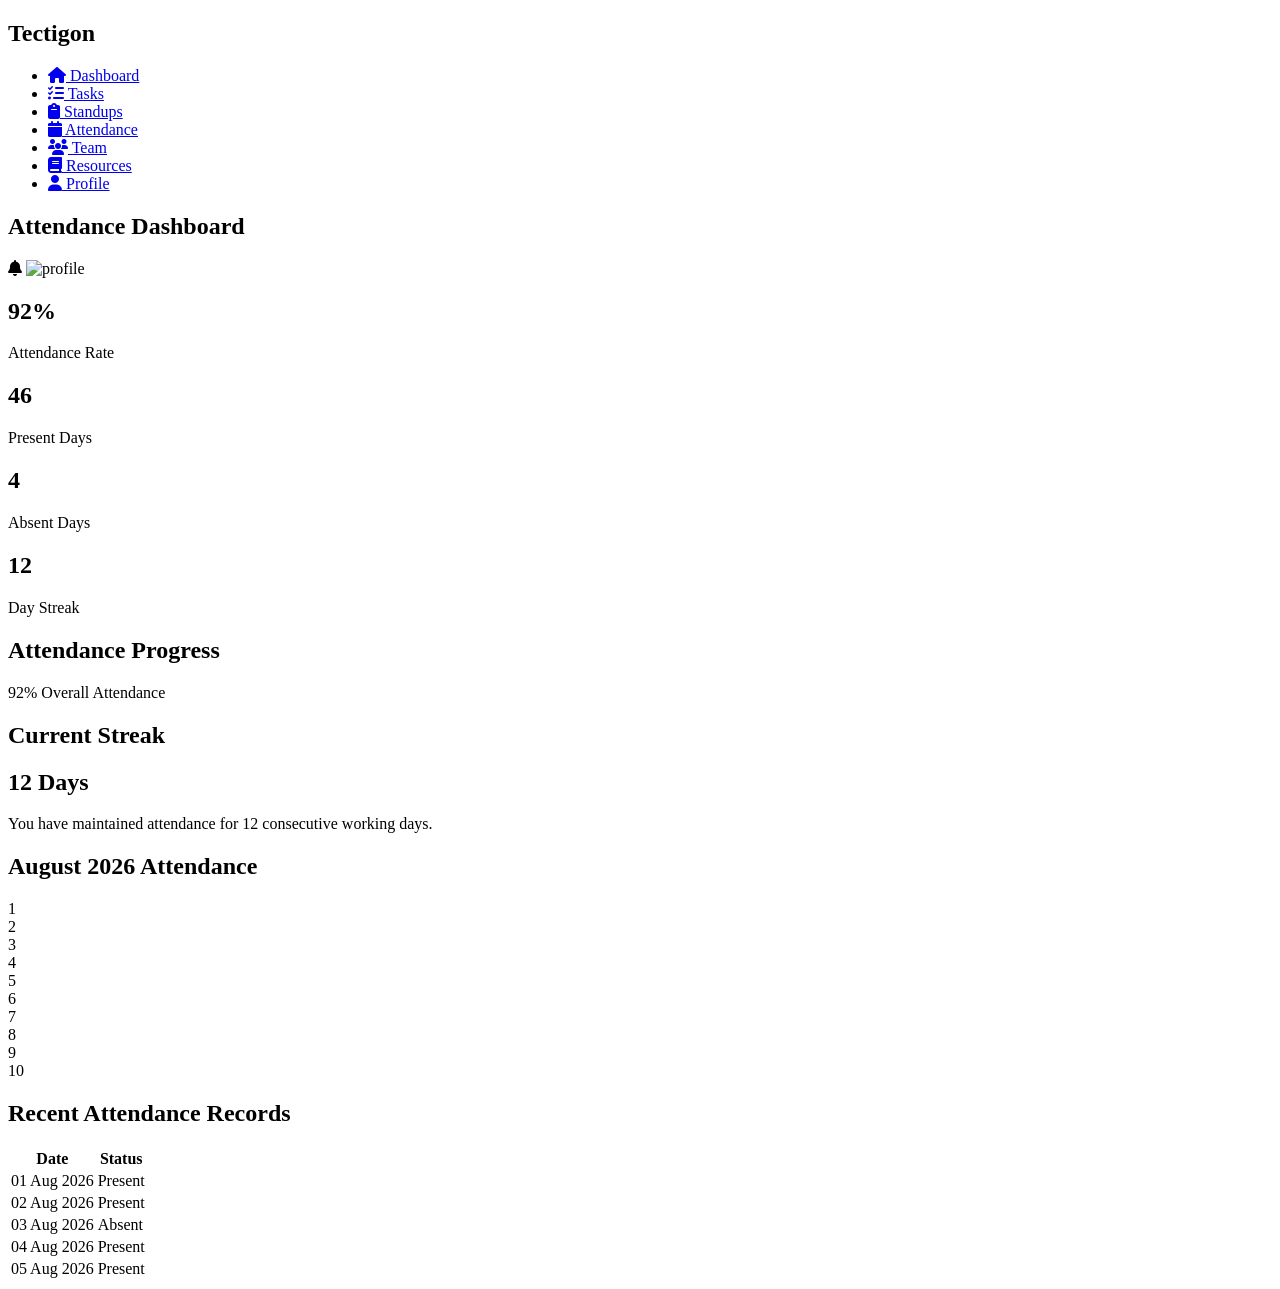
==== attendance.html @ 4a05295b "Add files via upload" ====
<!DOCTYPE html>
<html lang="en">

<head>
    <meta charset="UTF-8">
    <meta name="viewport" content="width=device-width, initial-scale=1.0">
    <title>Attendance - Tectigon Intern Hub</title>

    <link rel="stylesheet" href="css/style.css">

    <link rel="stylesheet" href="https://cdnjs.cloudflare.com/ajax/libs/font-awesome/6.5.1/css/all.min.css">
</head>

<body>

    <div class="container">

        <!-- Sidebar -->

        <aside class="sidebar">

            <h2>Tectigon</h2>

            <ul>

                <li>
                    <a href="index.html">
                        <i class="fa-solid fa-house"></i>
                        Dashboard
                    </a>
                </li>

                <li>
                    <a href="tasks.html">
                        <i class="fa-solid fa-list-check"></i>
                        Tasks
                    </a>
                </li>

                <li>
                    <a href="standups.html">
                        <i class="fa-solid fa-clipboard"></i>
                        Standups
                    </a>
                </li>

                <li class="active">
                    <a href="attendance.html">
                        <i class="fa-solid fa-calendar"></i>
                        Attendance
                    </a>
                </li>

                <li>
                    <a href="team.html">
                        <i class="fa-solid fa-users"></i>
                        Team
                    </a>
                </li>

                <li>
                    <a href="resources.html">
                        <i class="fa-solid fa-book"></i>
                        Resources
                    </a>
                </li>

                <li>
                    <a href="profile.html">
                        <i class="fa-solid fa-user"></i>
                        Profile
                    </a>
                </li>

            </ul>

        </aside>

        <!-- Main Content -->

        <main class="main-content">

            <!-- Navbar -->

            <nav class="navbar">

                <h2>Attendance Dashboard</h2>

                <div class="nav-right">
                    <i class="fa-solid fa-bell"></i>
                    <img src="images\logo.png" alt="profile">
                </div>

            </nav>

            <!-- Stats Cards -->

            <section class="cards">

                <div class="card">
                    <h2>92%</h2>
                    <p>Attendance Rate</p>
                </div>

                <div class="card">
                    <h2>46</h2>
                    <p>Present Days</p>
                </div>

                <div class="card">
                    <h2>4</h2>
                    <p>Absent Days</p>
                </div>

                <div class="card">
                    <h2>12</h2>
                    <p>Day Streak </p>
                </div>

            </section>

            <!-- Attendance Grid -->

            <section class="attendance-container">

                <div class="attendance-card">

                    <h2>Attendance Progress</h2>

                    <div class="progress">
                        <div class="progress-fill"></div>
                    </div>

                    <p>92% Overall Attendance</p>

                </div>

                <div class="attendance-card">

                    <h2>Current Streak</h2>

                    <h1>12 Days </h1>

                    <p>
                        You have maintained attendance
                        for 12 consecutive working days.
                    </p>

                </div>

            </section>

            <!-- Calendar -->

            <section class="attendance-card calendar-section">

                <h2>August 2026 Attendance</h2>

                <div class="calendar">

                    <div class="day present">1</div>
                    <div class="day present">2</div>
                    <div class="day absent">3</div>
                    <div class="day present">4</div>
                    <div class="day present">5</div>
                    <div class="day present">6</div>
                    <div class="day present">7</div>
                    <div class="day present">8</div>
                    <div class="day present">9</div>
                    <div class="day absent">10</div>

                </div>

            </section>

            <!-- Recent Records -->

            <section class="attendance-records">

                <h2>Recent Attendance Records</h2>

                <table>

                    <tr>
                        <th>Date</th>
                        <th>Status</th>
                    </tr>

                    <tr>
                        <td>01 Aug 2026</td>
                        <td class="present-text">Present</td>
                    </tr>

                    <tr>
                        <td>02 Aug 2026</td>
                        <td class="present-text">Present</td>
                    </tr>

                    <tr>
                        <td>03 Aug 2026</td>
                        <td class="absent-text">Absent</td>
                    </tr>

                    <tr>
                        <td>04 Aug 2026</td>
                        <td class="present-text">Present</td>
                    </tr>

                    <tr>
                        <td>05 Aug 2026</td>
                        <td class="present-text">Present</td>
                    </tr>

                </table>

            </section>

        </main>

    </div>

    <script src="js/script.js"></script>

</body>

</html>
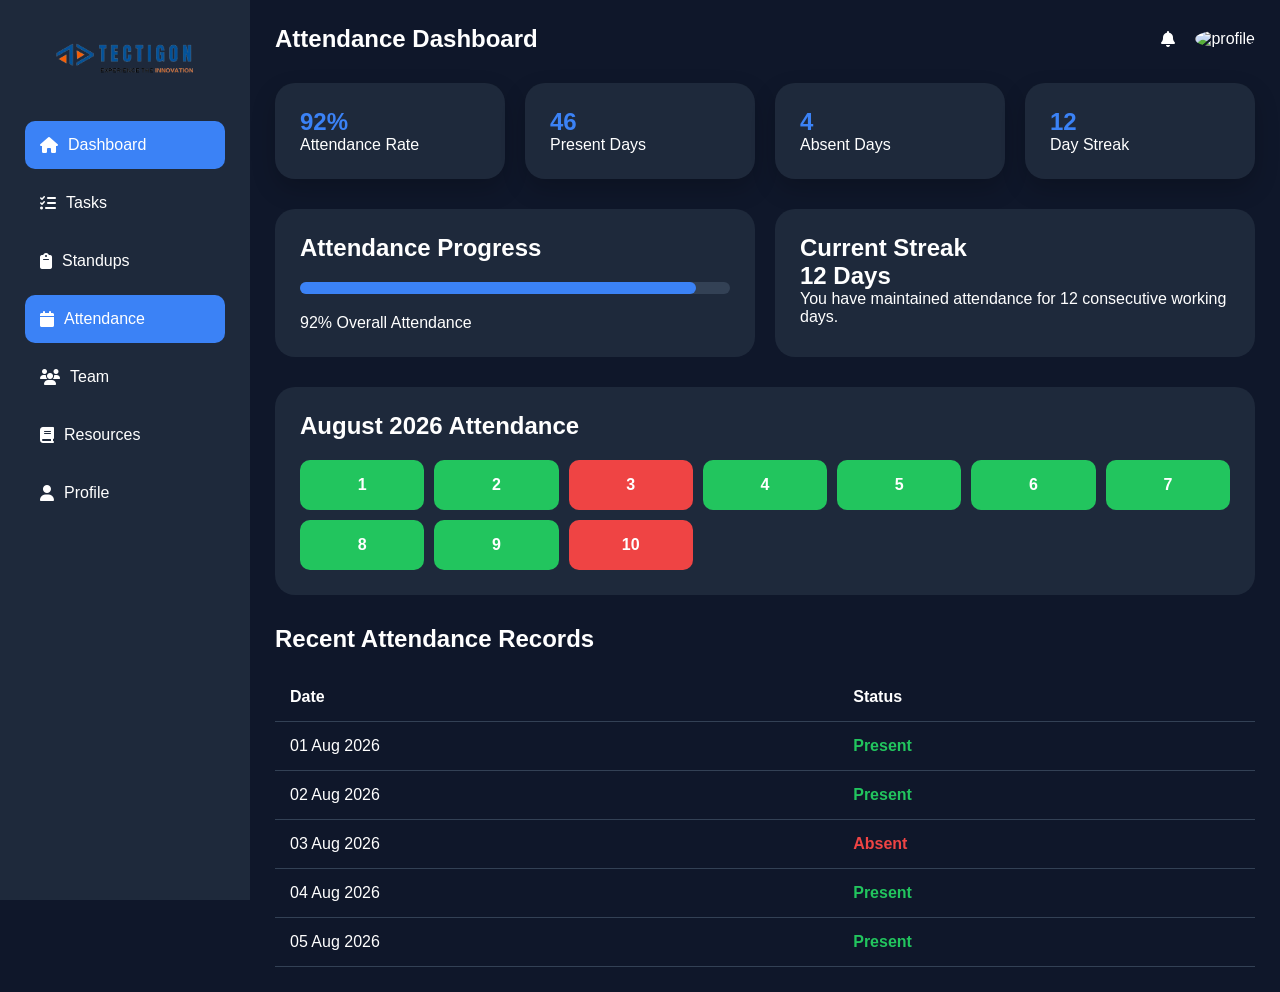
==== commit 970e4076: "logo updated, resources added" ====
--- a/attendance.html
+++ b/attendance.html
@@ -19,7 +19,9 @@
 
         <aside class="sidebar">
 
-            <h2>Tectigon</h2>
+            <div class="logo-section">
+                <img src="images/image.png" alt="Tectigon Logo">
+            </div>
 
             <ul>
 
--- a/css/style.css
+++ b/css/style.css
@@ -0,0 +1,1114 @@
+* {
+    margin: 0;
+    padding: 0;
+    box-sizing: border-box;
+    font-family: 'Segoe UI', sans-serif;
+}
+
+body {
+    background: #0f172a;
+    color: white;
+}
+
+.container {
+    display: flex;
+}
+
+
+
+.sidebar {
+    width: 250px;
+    height: 100vh;
+    background: #1e293b;
+    padding: 25px;
+}
+
+.sidebar h2 {
+    margin-bottom: 40px;
+}
+
+.sidebar ul {
+    list-style: none;
+}
+
+.sidebar ul li {
+    padding: 15px;
+    margin-bottom: 10px;
+    cursor: pointer;
+    border-radius: 10px;
+    transition: 0.3s;
+}
+
+.sidebar ul li:hover {
+    background: #3b82f6;
+    transform: translateX(5px);
+}
+
+
+
+.main-content {
+    flex: 1;
+    padding: 25px;
+}
+
+.navbar {
+    display: flex;
+    justify-content: space-between;
+    align-items: center;
+}
+
+.nav-right {
+    display: flex;
+    gap: 20px;
+    align-items: center;
+}
+
+.nav-right img {
+    border-radius: 50%;
+}
+
+
+
+.cards {
+    display: grid;
+    grid-template-columns:
+        repeat(auto-fit, minmax(200px, 1fr));
+
+    gap: 20px;
+    margin-top: 30px;
+}
+
+.card {
+    background: #1e293b;
+    padding: 25px;
+    border-radius: 15px;
+    transition: 0.3s;
+}
+
+.card:hover {
+    transform: translateY(-5px);
+}
+
+.card h2 {
+    color: #3b82f6;
+}
+
+
+.recent-tasks {
+    margin-top: 40px;
+}
+
+table {
+    width: 100%;
+    margin-top: 20px;
+    border-collapse: collapse;
+}
+
+th,
+td {
+    padding: 15px;
+    text-align: left;
+}
+
+tr {
+    border-bottom: 1px solid #334155;
+}
+
+.hero-banner {
+    margin-top: 20px;
+    padding: 30px;
+    border-radius: 20px;
+
+    display: flex;
+    justify-content: space-between;
+    align-items: center;
+
+    background: linear-gradient(135deg,
+            #2563eb,
+            #1e40af);
+}
+
+.hero-btn {
+    padding: 12px 24px;
+    border: none;
+    border-radius: 10px;
+    cursor: pointer;
+    font-weight: bold;
+}
+
+.card {
+    background: #1e293b;
+    border-radius: 20px;
+    padding: 25px;
+
+    transition: 0.3s;
+
+    box-shadow:
+        0 10px 25px rgba(0, 0, 0, 0.2);
+}
+
+.card:hover {
+    transform: translateY(-8px);
+}
+
+.dashboard-grid {
+    margin-top: 30px;
+
+    display: grid;
+
+    grid-template-columns:
+        1fr 1fr;
+
+    gap: 20px;
+}
+
+.attendance-card,
+.meeting-card {
+    background: #1e293b;
+    padding: 25px;
+    border-radius: 20px;
+}
+
+.recent-task-card,
+.announcement-card {
+    background: #1e293b;
+    padding: 25px;
+    border-radius: 20px;
+}
+
+.task-item {
+    display: flex;
+    justify-content: space-between;
+
+    margin-top: 15px;
+
+    padding: 15px;
+
+    background: #0f172a;
+
+    border-radius: 10px;
+}
+
+.completed {
+    color: #22c55e;
+}
+
+.pending {
+    color: #f59e0b;
+}
+
+.sidebar ul li:first-child {
+    background: #3b82f6;
+}
+
+.search-box {
+    width: 300px;
+    padding: 12px;
+
+    border: none;
+
+    border-radius: 10px;
+
+    background: #1e293b;
+    color: white;
+}
+
+.task-grid {
+    margin-top: 30px;
+
+    display: grid;
+    grid-template-columns:
+        repeat(auto-fit, minmax(300px, 1fr));
+
+    gap: 20px;
+}
+
+.task-card {
+    background: #1e293b;
+    padding: 20px;
+    border-radius: 20px;
+
+    transition: .3s;
+}
+
+.task-card:hover {
+    transform: translateY(-5px);
+}
+
+.completed {
+    color: #22c55e;
+}
+
+.pending {
+    color: #f59e0b;
+}
+
+.task-controls {
+    margin-top: 30px;
+
+    display: flex;
+    justify-content: space-between;
+    gap: 20px;
+}
+
+#searchBox {
+    flex: 1;
+
+    padding: 12px;
+
+    border: none;
+    border-radius: 12px;
+
+    background: #1e293b;
+    color: white;
+}
+
+#addTaskBtn {
+    padding: 12px 20px;
+
+    border: none;
+    border-radius: 12px;
+
+    background: #3b82f6;
+    color: white;
+
+    cursor: pointer;
+}
+
+.filters {
+    margin-top: 20px;
+
+    display: flex;
+    gap: 10px;
+}
+
+.filter-btn {
+    padding: 10px 20px;
+
+    border: none;
+
+    border-radius: 10px;
+
+    background: #1e293b;
+    color: white;
+
+    cursor: pointer;
+}
+
+.active-filter {
+    background: #3b82f6;
+}
+
+.task-grid {
+    margin-top: 30px;
+
+    display: grid;
+
+    grid-template-columns:
+        repeat(auto-fit, minmax(300px, 1fr));
+
+    gap: 20px;
+}
+
+.task-card {
+
+    background: #1e293b;
+
+    padding: 25px;
+
+    border-radius: 20px;
+
+    transition: .3s;
+}
+
+.task-card:hover {
+
+    transform: translateY(-8px);
+
+}
+
+.task-card p {
+
+    margin-top: 10px;
+
+    color: #94a3b8;
+}
+
+.completed {
+
+    display: inline-block;
+
+    margin-top: 15px;
+
+    color: #22c55e;
+
+    font-weight: bold;
+}
+
+.pending {
+
+    display: inline-block;
+
+    margin-top: 15px;
+
+    color: #f59e0b;
+
+    font-weight: bold;
+}
+
+/* ACTIVE SIDEBAR */
+
+.active {
+    background: #3b82f6;
+}
+
+/* TASK CONTROLS */
+
+.task-controls {
+    margin-top: 30px;
+    display: flex;
+    gap: 20px;
+}
+
+#searchBox {
+    flex: 1;
+    padding: 12px;
+    border: none;
+    border-radius: 12px;
+    background: #1e293b;
+    color: white;
+}
+
+#addTaskBtn {
+    padding: 12px 20px;
+    border: none;
+    border-radius: 12px;
+    background: #3b82f6;
+    color: white;
+    cursor: pointer;
+}
+
+/* FILTERS */
+
+.filters {
+    margin-top: 20px;
+    display: flex;
+    gap: 10px;
+}
+
+.filter-btn {
+    padding: 10px 20px;
+    border: none;
+    border-radius: 10px;
+    background: #1e293b;
+    color: white;
+    cursor: pointer;
+}
+
+.active-filter {
+    background: #3b82f6;
+}
+
+/* TASK GRID */
+
+.task-grid {
+    margin-top: 30px;
+
+    display: grid;
+
+    grid-template-columns:
+        repeat(auto-fit, minmax(300px, 1fr));
+
+    gap: 20px;
+}
+
+/* TASK CARD */
+
+.task-card {
+    background: #1e293b;
+    padding: 25px;
+    border-radius: 20px;
+    transition: .3s;
+}
+
+.task-card:hover {
+    transform: translateY(-8px);
+}
+
+.task-card p {
+    margin-top: 10px;
+    color: #94a3b8;
+}
+
+/* STATUS */
+
+.completed {
+    display: inline-block;
+    margin-top: 15px;
+    color: #22c55e;
+    font-weight: bold;
+}
+
+.pending {
+    display: inline-block;
+    margin-top: 15px;
+    color: #f59e0b;
+    font-weight: bold;
+}
+
+.active {
+    background: #3b82f6;
+    border-radius: 10px;
+}
+
+.standup-container {
+
+    margin-top: 30px;
+
+    background: #1e293b;
+
+    padding: 30px;
+
+    border-radius: 20px;
+
+    display: flex;
+
+    flex-direction: column;
+
+    gap: 15px;
+}
+
+.standup-container textarea {
+
+    min-height: 120px;
+
+    resize: none;
+
+    border: none;
+
+    border-radius: 12px;
+
+    background: #0f172a;
+
+    color: white;
+
+    padding: 15px;
+}
+
+.submit-btn {
+
+    width: 200px;
+
+    padding: 12px;
+
+    border: none;
+
+    border-radius: 12px;
+
+    background: #3b82f6;
+
+    color: white;
+
+    cursor: pointer;
+}
+
+.submit-btn:hover {
+
+    opacity: .9;
+}
+
+.last-standup {
+
+    margin-top: 20px;
+
+    background: #0f172a;
+
+    padding: 20px;
+
+    border-radius: 15px;
+}
+
+/* STANDUP PAGE */
+
+.standup-container {
+    margin-top: 30px;
+    background: #1e293b;
+    padding: 30px;
+    border-radius: 20px;
+
+    display: flex;
+    flex-direction: column;
+    gap: 15px;
+}
+
+.standup-container h2 {
+    margin-bottom: 10px;
+}
+
+.standup-container label {
+    font-weight: 600;
+}
+
+.standup-container textarea {
+    min-height: 120px;
+
+    background: #0f172a;
+
+    border: none;
+
+    border-radius: 12px;
+
+    padding: 15px;
+
+    color: white;
+
+    resize: none;
+}
+
+.submit-btn {
+    margin-top: 10px;
+
+    width: 220px;
+
+    padding: 12px;
+
+    border: none;
+
+    border-radius: 12px;
+
+    background: #3b82f6;
+
+    color: white;
+
+    font-size: 15px;
+
+    cursor: pointer;
+
+    transition: .3s;
+}
+
+.submit-btn:hover {
+    transform: translateY(-2px);
+}
+
+.last-standup {
+    margin-top: 30px;
+}
+
+.standup-card {
+    margin-top: 15px;
+
+    background: #1e293b;
+
+    padding: 25px;
+
+    border-radius: 20px;
+}
+
+.standup-card h4 {
+    color: #3b82f6;
+    margin-top: 15px;
+}
+
+.standup-card p {
+    color: #94a3b8;
+    margin-top: 8px;
+}
+
+.sidebar a {
+    text-decoration: none;
+    color: white;
+    display: flex;
+    align-items: center;
+    gap: 10px;
+}
+
+.active {
+    background: #3b82f6;
+}
+
+/* ATTENDANCE PAGE */
+
+.attendance-container {
+    margin-top: 30px;
+
+    display: grid;
+
+    grid-template-columns:
+        repeat(auto-fit, minmax(350px, 1fr));
+
+    gap: 20px;
+}
+
+.attendance-card {
+    background: #1e293b;
+    padding: 25px;
+    border-radius: 20px;
+}
+
+.calendar-section {
+    margin-top: 30px;
+}
+
+.calendar {
+    margin-top: 20px;
+
+    display: grid;
+
+    grid-template-columns:
+        repeat(7, 1fr);
+
+    gap: 10px;
+}
+
+.day {
+    height: 50px;
+
+    display: flex;
+
+    align-items: center;
+
+    justify-content: center;
+
+    border-radius: 10px;
+
+    font-weight: bold;
+}
+
+.present {
+    background: #22c55e;
+    color: white;
+}
+
+.absent {
+    background: #ef4444;
+    color: white;
+}
+
+.attendance-records {
+    margin-top: 30px;
+}
+
+.present-text {
+    color: #22c55e;
+    font-weight: bold;
+}
+
+.absent-text {
+    color: #ef4444;
+    font-weight: bold;
+}
+
+.progress {
+    width: 100%;
+    height: 12px;
+    background: #334155;
+    border-radius: 20px;
+    margin: 20px 0;
+}
+
+.progress-fill {
+    width: 92%;
+    height: 100%;
+    background: #3b82f6;
+    border-radius: 20px;
+}
+
+/* ========================= */
+/* TEAM PAGE */
+/* ========================= */
+
+.team-grid {
+
+    margin-top: 30px;
+
+    display: grid;
+
+    grid-template-columns:
+        repeat(auto-fit, minmax(280px, 1fr));
+
+    gap: 20px;
+}
+
+.member-card {
+
+    background: #1e293b;
+
+    padding: 25px;
+
+    border-radius: 20px;
+
+    text-align: center;
+
+    transition: .3s;
+
+    box-shadow:
+        0 8px 25px rgba(0, 0, 0, 0.2);
+}
+
+.member-card:hover {
+
+    transform: translateY(-8px);
+}
+
+.member-card img {
+
+    width: 100px;
+
+    height: 100px;
+
+    border-radius: 50%;
+
+    object-fit: cover;
+
+    margin-bottom: 15px;
+}
+
+.member-card h3 {
+
+    margin-bottom: 8px;
+}
+
+.role {
+
+    color: #3b82f6;
+
+    font-weight: 600;
+
+    margin-bottom: 15px;
+}
+
+.skills {
+
+    display: flex;
+
+    justify-content: center;
+
+    flex-wrap: wrap;
+
+    gap: 8px;
+}
+
+.skills span {
+
+    background: #0f172a;
+
+    padding: 8px 12px;
+
+    border-radius: 20px;
+
+    font-size: 13px;
+}
+
+/* ========================= */
+/* RESOURCES PAGE */
+/* ========================= */
+
+.resource-controls {
+
+    margin-top: 30px;
+}
+
+.resource-search {
+
+    width: 100%;
+
+    padding: 15px;
+
+    border: none;
+
+    border-radius: 12px;
+
+    background: #1e293b;
+
+    color: white;
+
+    font-size: 15px;
+}
+
+.resource-grid {
+
+    margin-top: 30px;
+
+    display: grid;
+
+    grid-template-columns:
+        repeat(auto-fit, minmax(280px, 1fr));
+
+    gap: 20px;
+}
+
+.resource-card {
+
+    background: #1e293b;
+
+    padding: 25px;
+
+    border-radius: 20px;
+
+    transition: .3s;
+
+    box-shadow:
+        0 8px 25px rgba(0, 0, 0, 0.2);
+}
+
+.resource-card:hover {
+
+    transform: translateY(-8px);
+}
+
+.resource-icon {
+
+    font-size: 42px;
+
+    color: #3b82f6;
+
+    margin-bottom: 15px;
+}
+
+.resource-card h3 {
+
+    margin-bottom: 10px;
+}
+
+.resource-card p {
+
+    color: #94a3b8;
+
+    line-height: 1.6;
+}
+
+.resource-card button {
+
+    margin-top: 20px;
+
+    padding: 10px 18px;
+
+    border: none;
+
+    border-radius: 10px;
+
+    background: #3b82f6;
+
+    color: white;
+
+    cursor: pointer;
+
+    transition: .3s;
+}
+
+.resource-card button:hover {
+
+    opacity: .9;
+}
+
+/* ========================= */
+/* PROFILE PAGE */
+/* ========================= */
+
+.profile-container {
+
+    margin-top: 30px;
+
+    display: grid;
+
+    grid-template-columns: 350px 1fr;
+
+    gap: 25px;
+}
+
+.profile-card {
+
+    background: #1e293b;
+
+    padding: 30px;
+
+    border-radius: 20px;
+
+    text-align: center;
+}
+
+.profile-card img {
+
+    width: 150px;
+
+    height: 150px;
+
+    object-fit: cover;
+
+    border-radius: 50%;
+
+    border: 5px solid #3b82f6;
+}
+
+.profile-role {
+
+    color: #3b82f6;
+
+    margin-top: 10px;
+}
+
+.edit-btn {
+
+    margin-top: 20px;
+
+    padding: 12px 20px;
+
+    border: none;
+
+    border-radius: 10px;
+
+    background: #3b82f6;
+
+    color: white;
+
+    cursor: pointer;
+}
+
+.profile-info {
+
+    display: grid;
+
+    grid-template-columns:
+        repeat(auto-fit, minmax(250px, 1fr));
+
+    gap: 20px;
+}
+
+.info-card {
+
+    background: #1e293b;
+
+    padding: 25px;
+
+    border-radius: 20px;
+}
+
+.skills-section {
+
+    margin-top: 30px;
+}
+
+.profile-progress-fill {
+
+    width: 70%;
+
+    height: 100%;
+
+    background: #3b82f6;
+
+    border-radius: 20px;
+}
+
+.card-link {
+    text-decoration: none;
+    color: white;
+}
+
+.card {
+    cursor: pointer;
+    transition: 0.3s;
+}
+
+.card:hover {
+    transform: translateY(-8px);
+    box-shadow: 0 10px 25px rgba(59, 130, 246, 0.25);
+}
+
+.filter-btn {
+    padding: 10px 20px;
+    border: none;
+    border-radius: 10px;
+    cursor: pointer;
+    transition: 0.3s;
+}
+
+.active-filter {
+    background: #3b82f6;
+    color: white;
+}
+
+.resource-btn {
+
+    background: #3b82f6;
+
+    color: white;
+
+    border: none;
+
+    padding: 12px 20px;
+
+    border-radius: 10px;
+
+    cursor: pointer;
+
+    transition: 0.3s;
+}
+
+.resource-btn:hover {
+
+    transform: translateY(-3px);
+
+    background: #2563eb;
+}
+
+.logo-section {
+
+    display: flex;
+
+    align-items: center;
+
+    gap: 12px;
+
+    margin-bottom: 40px;
+}
+
+.logo-section img {
+
+    width: 120px;
+
+    height: auto;
+
+    object-fit: contain;
+
+}
+
+.logo-section img {
+
+    width: 180px;
+
+    height: auto;
+
+}
+
+.logo-section {
+
+    display: flex;
+
+    justify-content: center;
+
+    align-items: center;
+
+    margin-bottom: 40px;
+
+    padding-top: 10px;
+}
+
+.logo-section img {
+
+    width: 150px;
+
+    height: auto;
+}
+
+.team-card {
+
+    transition: 0.3s;
+}
+
+.team-card:hover {
+
+    transform: translateY(-8px);
+
+    box-shadow: 0 0 25px rgba(59, 130, 246, .3);
+}
